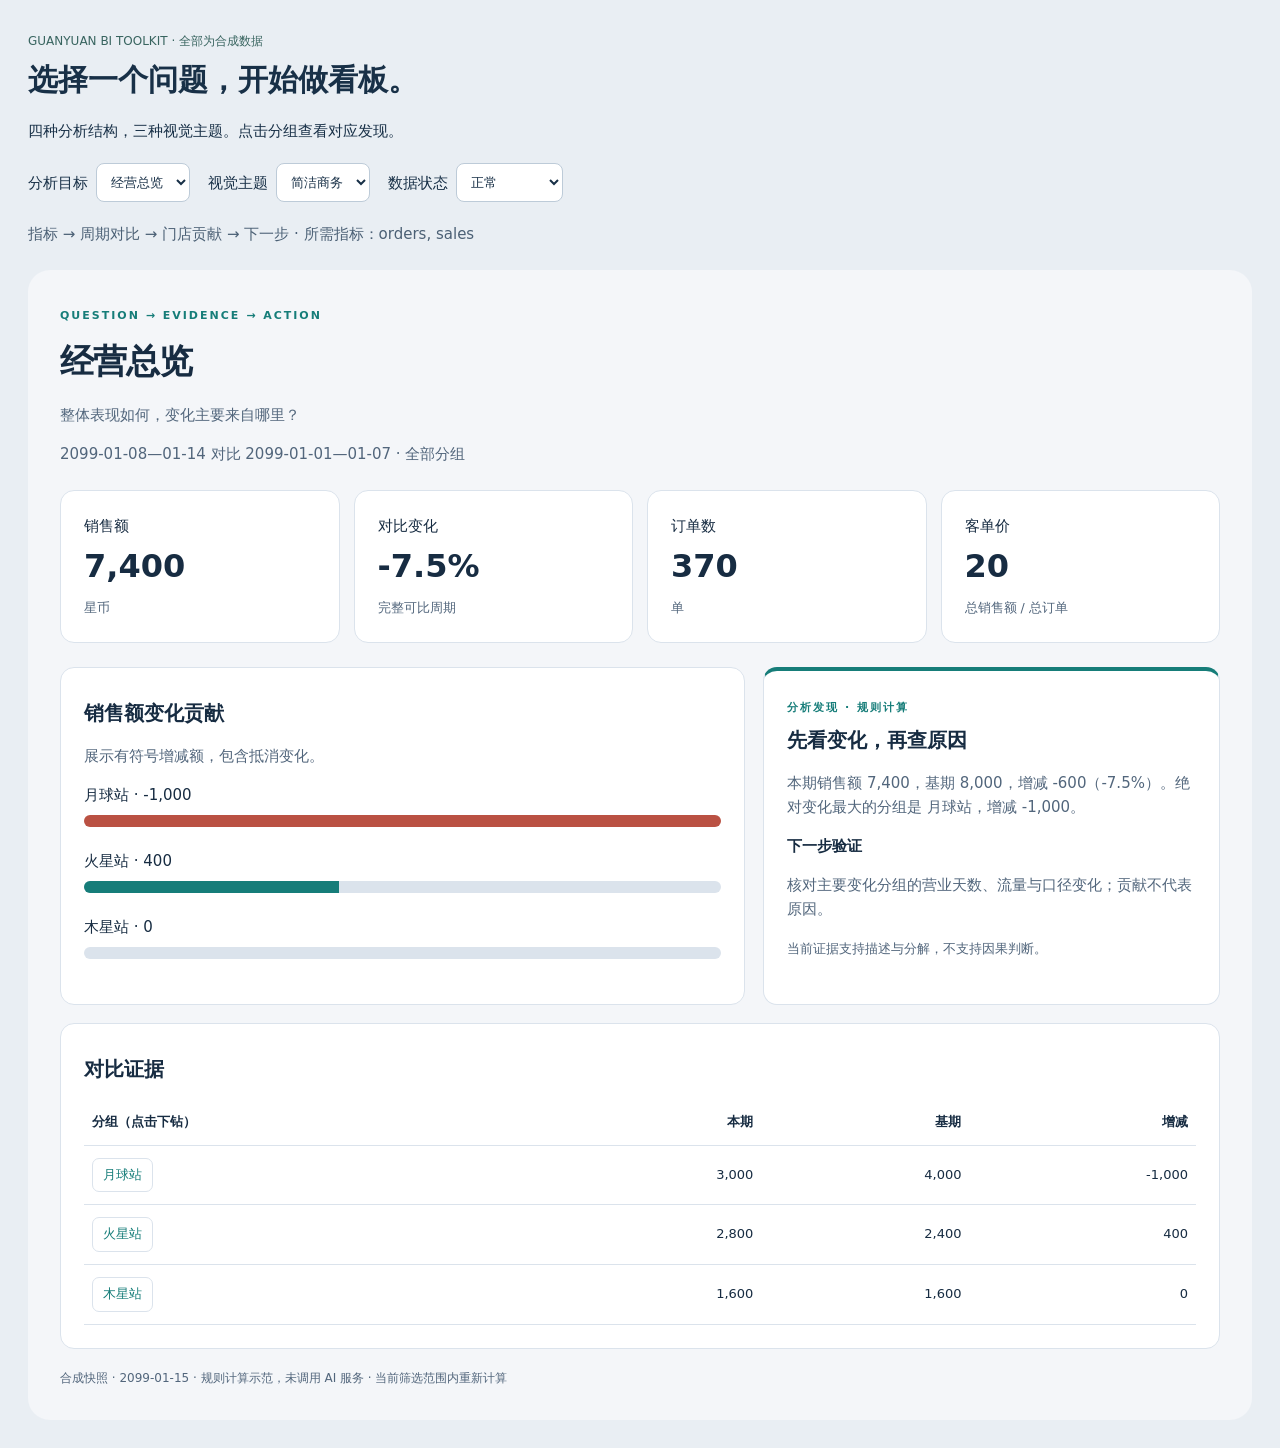
==== examples/template-gallery/index.html @ 2f848539 "Add unified BI assistant, four dashboard templates and evidence-based analysis" ====
<!doctype html><html lang="zh-CN"><meta charset="utf-8"><meta name="viewport" content="width=device-width,initial-scale=1"><title>选择一个问题，开始做看板</title><link rel="stylesheet" href="../../skills/guanyuan-html-bi-generic/assets/templates/theme.css"><style>body{margin:0;background:#e9eef3;color:#183047;font:15px/1.6 system-ui,sans-serif}.gallery{max-width:1280px;margin:auto;padding:28px}.intro{margin-bottom:24px}.intro h1{font-size:30px;margin:4px 0}.controls{display:flex;flex-wrap:wrap;gap:18px;margin:20px 0}label{display:flex;gap:8px;align-items:center}select{padding:10px;background:white;border:1px solid #bdcbd8;border-radius:8px;color:#183047}.badge{font-size:12px;color:#38645f}#contract{color:#4b6075}@media(max-width:600px){.gallery{padding:12px}}</style><div class="gallery"><header class="intro"><span class="badge">GUANYUAN BI TOOLKIT · 全部为合成数据</span><h1>选择一个问题，开始做看板。</h1><p>四种分析结构，三种视觉主题。点击分组查看对应发现。</p><div class="controls"><label>分析目标<select id="kind"><option value="overview">经营总览</option><option value="funnel">转化漏斗</option><option value="channels">渠道对比</option><option value="monitor">异常监控</option></select></label><label>视觉主题<select id="theme"><option value="business">简洁商务</option><option value="compact">紧凑分析</option><option value="dark">深色展示</option></select></label><label>数据状态<select id="state"><option value="normal">正常</option><option value="empty">空数据</option><option value="invalid">缺失指标</option><option value="incomplete">周期未完整</option></select></label></div><p id="contract"></p></header><div id="preview"></div></div><script src="../../skills/guanyuan-html-bi-generic/assets/templates/engine.js"></script><script src="../../skills/guanyuan-html-bi-generic/assets/templates/view.js"></script><script src="demo.js"></script></html>
---- skills/guanyuan-html-bi-generic/assets/templates/theme.css ----
.bi-template{--bg:#f4f6f9;--panel:#fff;--ink:#172c42;--muted:#52667c;--accent:#167d79;--line:#dbe3ec;--negative:#ba5143;background:var(--bg);color:var(--ink);font:15px/1.6 system-ui,sans-serif;padding:32px;border-radius:22px;box-sizing:border-box}.bi-template *{box-sizing:border-box}.bi-template.dark{--bg:#112133;--panel:#1b3045;--ink:#f1f6fc;--muted:#b6c8dc;--accent:#61d3b7;--line:#385167;--negative:#ffac97}.bi-template.compact{padding:18px;font-size:13px;border-radius:8px}.bi-template h1{font-size:34px;letter-spacing:-1px;margin:8px 0}.bi-template h2{font-size:20px;margin:6px 0 15px}.bi-template h3{font-size:15px;margin-bottom:4px}.bi-template p{color:var(--muted)}.bi-template .bi-eyebrow{font-size:11px;font-weight:750;letter-spacing:2px;color:var(--accent)}.bi-template .bi-kpis{display:grid;grid-template-columns:repeat(auto-fit,minmax(150px,1fr));gap:14px;margin:24px 0}.bi-template .bi-kpi,.bi-template .bi-panel{background:var(--panel);padding:23px;border:1px solid var(--line);border-radius:14px;min-width:0}.bi-template .bi-kpi strong{display:block;font-size:32px;margin:9px 0;line-height:1.2}.bi-template small{color:var(--muted)}.bi-template .bi-grid{display:grid;grid-template-columns:1.5fr 1fr;gap:18px}.bi-template .bi-insight{border-top:4px solid var(--accent)}.bi-template .bi-detail{margin-top:18px}.bi-template table{width:100%;border-collapse:collapse;font-size:13px}.bi-template th,.bi-template td{text-align:right;padding:12px 8px;border-bottom:1px solid var(--line);overflow-wrap:anywhere}.bi-template th:first-child,.bi-template td:first-child{text-align:left}.bi-template button{background:transparent;color:var(--accent);border:1px solid var(--line);padding:6px 10px;border-radius:7px;cursor:pointer;font:inherit}.bi-template button:hover,.bi-template button:focus-visible{outline:2px solid var(--accent)}.bi-template .bi-track{height:12px;background:var(--line);border-radius:10px;margin:8px 0 22px;overflow:hidden}.bi-template .bi-track i{display:block;height:100%;background:var(--accent)}.bi-template .bi-track i.negative{background:var(--negative)}.bi-template .bi-stage{padding:8px 0}.bi-template .bi-stage strong{font-size:25px}.bi-template .bi-alert{border-left:3px solid var(--negative);padding-left:12px}.bi-template footer{margin-top:20px;color:var(--muted);font-size:12px}.bi-template.compact .bi-kpi,.bi-template.compact .bi-panel{padding:14px}.bi-template.compact th,.bi-template.compact td{padding:7px}.bi-template.compact .bi-kpi strong{font-size:25px}@media(max-width:760px){.bi-template{padding:16px}.bi-template .bi-grid{grid-template-columns:1fr}.bi-template h1{font-size:27px}.bi-template .bi-kpis{grid-template-columns:1fr 1fr}.bi-template th,.bi-template td{padding:8px 4px;font-size:12px}}
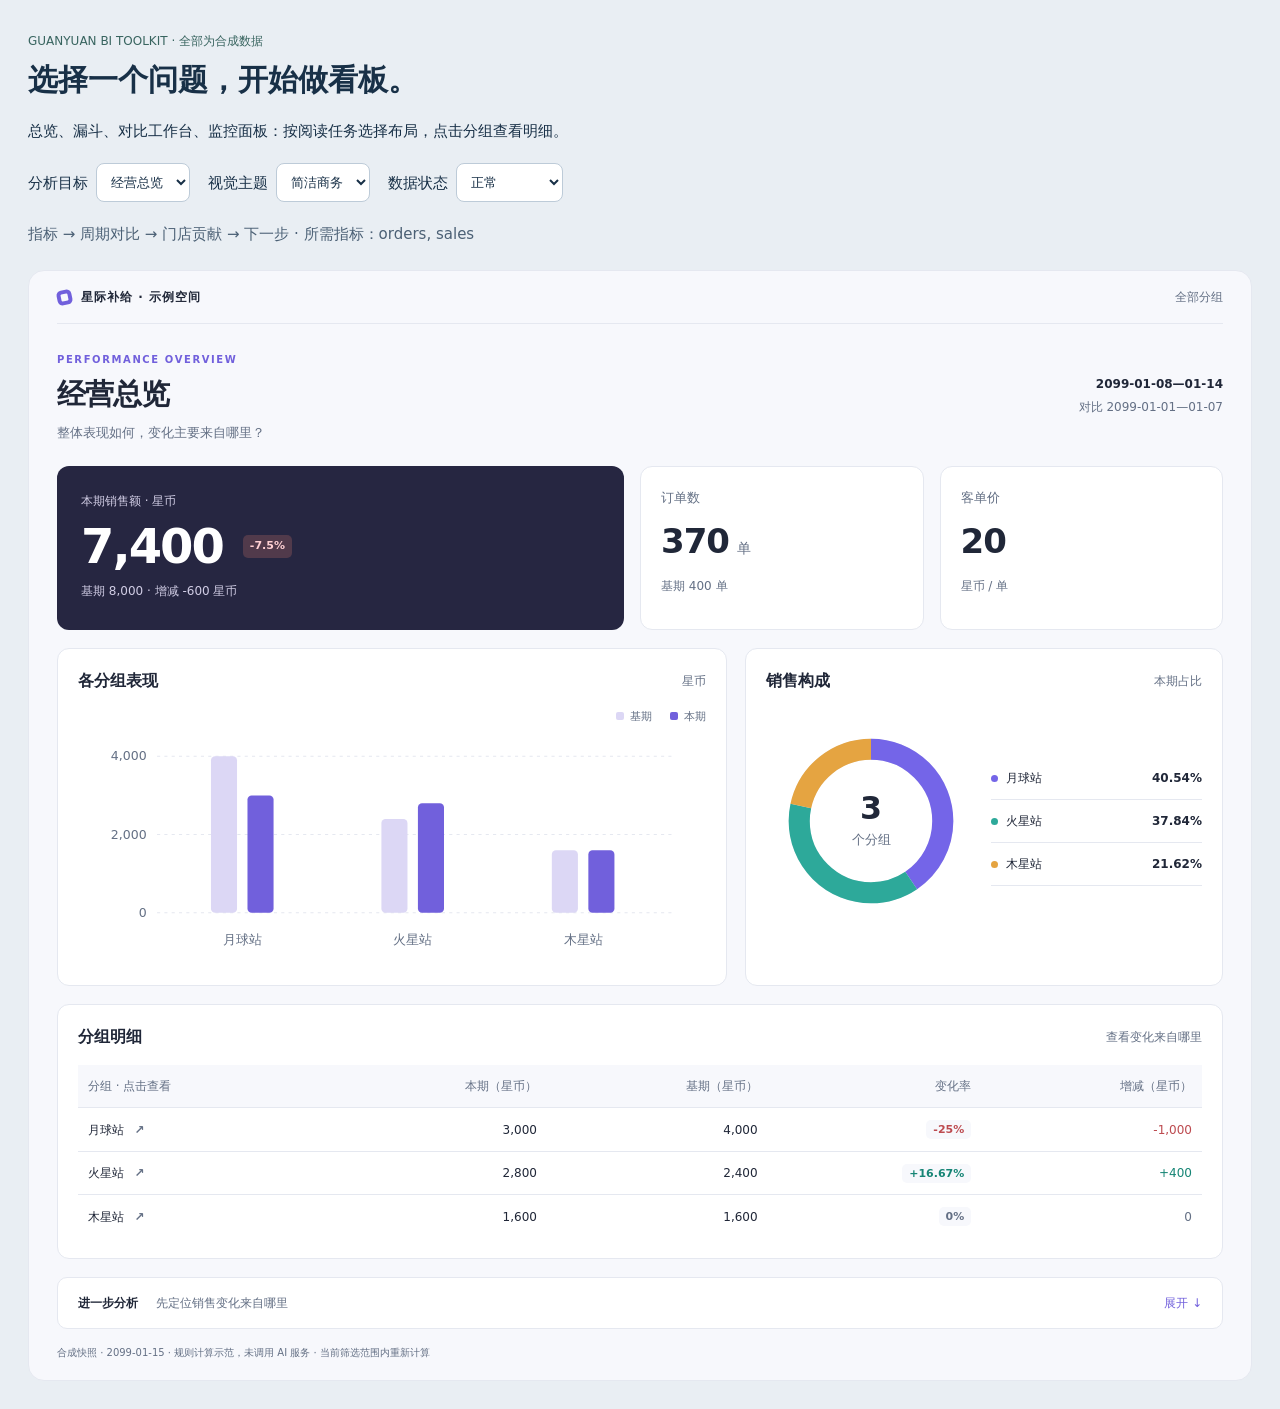
==== commit 8f1c3487: "Redesign dashboard layouts and focus README on building dashboards" ====
--- a/examples/template-gallery/index.html
+++ b/examples/template-gallery/index.html
@@ -1 +1 @@
-<!doctype html><html lang="zh-CN"><meta charset="utf-8"><meta name="viewport" content="width=device-width,initial-scale=1"><title>选择一个问题，开始做看板</title><link rel="stylesheet" href="../../skills/guanyuan-html-bi-generic/assets/templates/theme.css"><style>body{margin:0;background:#e9eef3;color:#183047;font:15px/1.6 system-ui,sans-serif}.gallery{max-width:1280px;margin:auto;padding:28px}.intro{margin-bottom:24px}.intro h1{font-size:30px;margin:4px 0}.controls{display:flex;flex-wrap:wrap;gap:18px;margin:20px 0}label{display:flex;gap:8px;align-items:center}select{padding:10px;background:white;border:1px solid #bdcbd8;border-radius:8px;color:#183047}.badge{font-size:12px;color:#38645f}#contract{color:#4b6075}@media(max-width:600px){.gallery{padding:12px}}</style><div class="gallery"><header class="intro"><span class="badge">GUANYUAN BI TOOLKIT · 全部为合成数据</span><h1>选择一个问题，开始做看板。</h1><p>四种分析结构，三种视觉主题。点击分组查看对应发现。</p><div class="controls"><label>分析目标<select id="kind"><option value="overview">经营总览</option><option value="funnel">转化漏斗</option><option value="channels">渠道对比</option><option value="monitor">异常监控</option></select></label><label>视觉主题<select id="theme"><option value="business">简洁商务</option><option value="compact">紧凑分析</option><option value="dark">深色展示</option></select></label><label>数据状态<select id="state"><option value="normal">正常</option><option value="empty">空数据</option><option value="invalid">缺失指标</option><option value="incomplete">周期未完整</option></select></label></div><p id="contract"></p></header><div id="preview"></div></div><script src="../../skills/guanyuan-html-bi-generic/assets/templates/engine.js"></script><script src="../../skills/guanyuan-html-bi-generic/assets/templates/view.js"></script><script src="demo.js"></script></html>
+<!doctype html><html lang="zh-CN"><meta charset="utf-8"><meta name="viewport" content="width=device-width,initial-scale=1"><title>选择一个问题，开始做看板</title><link rel="stylesheet" href="../../skills/guanyuan-html-bi-generic/assets/templates/theme.css"><style>body{margin:0;background:#e9eef3;color:#183047;font:15px/1.6 system-ui,sans-serif}.gallery{max-width:1280px;margin:auto;padding:28px}.intro{margin-bottom:24px}.intro h1{font-size:30px;margin:4px 0}.controls{display:flex;flex-wrap:wrap;gap:18px;margin:20px 0}label{display:flex;gap:8px;align-items:center}select{padding:10px;background:white;border:1px solid #bdcbd8;border-radius:8px;color:#183047}.badge{font-size:12px;color:#38645f}#contract{color:#4b6075}@media(max-width:600px){.gallery{padding:12px}}</style><div class="gallery"><header class="intro"><span class="badge">GUANYUAN BI TOOLKIT · 全部为合成数据</span><h1>选择一个问题，开始做看板。</h1><p>总览、漏斗、对比工作台、监控面板：按阅读任务选择布局，点击分组查看明细。</p><div class="controls"><label>分析目标<select id="kind"><option value="overview">经营总览</option><option value="funnel">转化漏斗</option><option value="channels">渠道对比</option><option value="monitor">异常监控</option></select></label><label>视觉主题<select id="theme"><option value="business">简洁商务</option><option value="compact">紧凑分析</option><option value="dark">深色展示</option></select></label><label>数据状态<select id="state"><option value="normal">正常</option><option value="empty">空数据</option><option value="invalid">缺失指标</option><option value="incomplete">周期未完整</option></select></label></div><p id="contract"></p></header><div id="preview"></div></div><script src="../../skills/guanyuan-html-bi-generic/assets/templates/engine.js"></script><script src="../../skills/guanyuan-html-bi-generic/assets/templates/view.js"></script><script src="demo.js"></script></html>
--- a/skills/guanyuan-html-bi-generic/assets/templates/theme.css
+++ b/skills/guanyuan-html-bi-generic/assets/templates/theme.css
@@ -1 +1,764 @@
-.bi-template{--bg:#f4f6f9;--panel:#fff;--ink:#172c42;--muted:#52667c;--accent:#167d79;--line:#dbe3ec;--negative:#ba5143;background:var(--bg);color:var(--ink);font:15px/1.6 system-ui,sans-serif;padding:32px;border-radius:22px;box-sizing:border-box}.bi-template *{box-sizing:border-box}.bi-template.dark{--bg:#112133;--panel:#1b3045;--ink:#f1f6fc;--muted:#b6c8dc;--accent:#61d3b7;--line:#385167;--negative:#ffac97}.bi-template.compact{padding:18px;font-size:13px;border-radius:8px}.bi-template h1{font-size:34px;letter-spacing:-1px;margin:8px 0}.bi-template h2{font-size:20px;margin:6px 0 15px}.bi-template h3{font-size:15px;margin-bottom:4px}.bi-template p{color:var(--muted)}.bi-template .bi-eyebrow{font-size:11px;font-weight:750;letter-spacing:2px;color:var(--accent)}.bi-template .bi-kpis{display:grid;grid-template-columns:repeat(auto-fit,minmax(150px,1fr));gap:14px;margin:24px 0}.bi-template .bi-kpi,.bi-template .bi-panel{background:var(--panel);padding:23px;border:1px solid var(--line);border-radius:14px;min-width:0}.bi-template .bi-kpi strong{display:block;font-size:32px;margin:9px 0;line-height:1.2}.bi-template small{color:var(--muted)}.bi-template .bi-grid{display:grid;grid-template-columns:1.5fr 1fr;gap:18px}.bi-template .bi-insight{border-top:4px solid var(--accent)}.bi-template .bi-detail{margin-top:18px}.bi-template table{width:100%;border-collapse:collapse;font-size:13px}.bi-template th,.bi-template td{text-align:right;padding:12px 8px;border-bottom:1px solid var(--line);overflow-wrap:anywhere}.bi-template th:first-child,.bi-template td:first-child{text-align:left}.bi-template button{background:transparent;color:var(--accent);border:1px solid var(--line);padding:6px 10px;border-radius:7px;cursor:pointer;font:inherit}.bi-template button:hover,.bi-template button:focus-visible{outline:2px solid var(--accent)}.bi-template .bi-track{height:12px;background:var(--line);border-radius:10px;margin:8px 0 22px;overflow:hidden}.bi-template .bi-track i{display:block;height:100%;background:var(--accent)}.bi-template .bi-track i.negative{background:var(--negative)}.bi-template .bi-stage{padding:8px 0}.bi-template .bi-stage strong{font-size:25px}.bi-template .bi-alert{border-left:3px solid var(--negative);padding-left:12px}.bi-template footer{margin-top:20px;color:var(--muted);font-size:12px}.bi-template.compact .bi-kpi,.bi-template.compact .bi-panel{padding:14px}.bi-template.compact th,.bi-template.compact td{padding:7px}.bi-template.compact .bi-kpi strong{font-size:25px}@media(max-width:760px){.bi-template{padding:16px}.bi-template .bi-grid{grid-template-columns:1fr}.bi-template h1{font-size:27px}.bi-template .bi-kpis{grid-template-columns:1fr 1fr}.bi-template th,.bi-template td{padding:8px 4px;font-size:12px}}
+.bi-template {
+  --bg:#f7f8fc;
+  --panel:#fff;
+  --ink:#202738;
+  --muted:#647085;
+  --accent:#7160dc;
+  --line:#e5e8f0;
+  --negative:#bd4b50;
+  --positive:#168575;
+  --soft:#efedfb;
+  --bar-old:#dcd7f5;
+  background:var(--bg);
+  color:var(--ink);
+  font:14px/1.5 system-ui,-apple-system,sans-serif;
+  padding:0 28px 20px;
+  border:1px solid var(--line);
+  border-radius:16px;
+  box-sizing:border-box
+}
+.bi-template * {
+  box-sizing:border-box
+}
+.bi-template.dark {
+  --bg:#111b2b;
+  --panel:#1a273a;
+  --ink:#edf2ff;
+  --muted:#a5b5cd;
+  --accent:#b5a6ff;
+  --line:#30415a;
+  --negative:#ff9fa4;
+  --positive:#6fddc6;
+  --soft:#292e4d;
+  --bar-old:#525070
+}
+.bi-template h1 {
+  font-size:29px;
+  letter-spacing:-1px;
+  margin:4px 0
+}
+.bi-template h2 {
+  font-size:16px;
+  margin:0;
+  font-weight:650
+}
+.bi-template h3 {
+  font-size:14px;
+  margin:0 0 6px
+}
+.bi-template p {
+  color:var(--muted);
+  margin:6px 0
+}
+.bi-template small {
+  font-size:12px;
+  color:var(--muted)
+}
+.bi-template strong,.bi-template b {
+  font-variant-numeric:tabular-nums
+}
+.bi-template em {
+  font-style:normal;
+  font-size:14px;
+  margin-left:8px;
+  font-weight:400;
+  color:var(--muted)
+}
+.bi-template .bi-appbar {
+  display:flex;
+  justify-content:space-between;
+  align-items:center;
+  border-bottom:1px solid var(--line);
+  padding:17px 0;
+  font-size:12px;
+  color:var(--muted)
+}
+.bi-template .bi-brand {
+  font-weight:700;
+  color:var(--ink);
+  letter-spacing:1px;
+  display:flex;
+  align-items:center;
+  gap:9px
+}
+.bi-template .bi-brand i {
+  display:inline-block;
+  width:15px;
+  height:15px;
+  border:4px solid var(--accent);
+  border-radius:5px;
+  transform:rotate(-12deg)
+}
+.bi-template .bi-header {
+  display:flex;
+  justify-content:space-between;
+  align-items:center;
+  gap:18px;
+  padding:24px 0
+}
+.bi-template .bi-eyebrow {
+  font-size:10px;
+  font-weight:700;
+  letter-spacing:1.6px;
+  color:var(--accent)
+}
+.bi-template .bi-header p {
+  margin-bottom:0;
+  font-size:13px
+}
+.bi-template .bi-period {
+  display:grid;
+  gap:5px;
+  text-align:right;
+  font-size:12px;
+  color:var(--muted)
+}
+.bi-template .bi-period b {
+  color:var(--ink);
+  font-weight:550
+}
+.bi-template .bi-grid {
+  display:grid;
+  gap:18px
+}
+.bi-template .bi-panel,.bi-template .bi-kpi {
+  background:var(--panel);
+  border:1px solid var(--line);
+  border-radius:12px;
+  min-width:0;
+  padding:20px
+}
+.bi-template .bi-panel-head {
+  display:flex;
+  align-items:center;
+  justify-content:space-between;
+  gap:10px;
+  margin-bottom:16px
+}
+.bi-template .bi-kpi>span {
+  font-size:13px;
+  color:var(--muted)
+}
+.bi-template .bi-kpi strong {
+  display:block;
+  font-size:34px;
+  font-weight:650;
+  letter-spacing:-1px;
+  line-height:1.25;
+  margin:12px 0
+}
+.bi-template .bi-overview-top {
+  display:grid;
+  grid-template-columns:2fr 1fr 1fr;
+  gap:16px
+}
+.bi-template .bi-hero {
+  background:#262641;
+  color:#fff;
+  padding:24px;
+  border-radius:12px;
+  position:relative;
+  overflow:hidden
+}
+.bi-template .bi-hero>span {
+  color:#d1cde5;
+  font-size:12px
+}
+.bi-template .bi-hero>div {
+  display:flex;
+  gap:20px;
+  align-items:center;
+  margin:9px 0
+}
+.bi-template .bi-hero strong {
+  font-size:48px;
+  font-weight:600;
+  letter-spacing:-2px;
+  line-height:1.1
+}
+.bi-template .bi-hero p {
+  color:#d1cde5;
+  font-size:12px
+}
+.bi-template .bi-hero .bi-change {
+  color:#ffd0d3;
+  background:#513a4b
+}
+.bi-template .bi-hero .up {
+  color:#b3f7e5;
+  background:#274e4c
+}
+.bi-template .bi-overview-charts {
+  display:grid;
+  grid-template-columns:1.4fr 1fr;
+  gap:18px
+}
+.bi-template .bi-chart-key {
+  display:flex;
+  justify-content:flex-end;
+  gap:18px;
+  font-size:11px;
+  color:var(--muted)
+}
+.bi-template .bi-chart-key span:before {
+  content:'';
+  display:inline-block;
+  width:8px;
+  height:8px;
+  border-radius:2px;
+  margin-right:6px;
+  background:var(--accent)
+}
+.bi-template .bi-chart-key .old:before {
+  background:var(--bar-old)
+}
+.bi-template .bi-bars {
+  display:block;
+  width:100%;
+  max-height:240px
+}
+.bi-template svg text {
+  fill:var(--muted);
+  font:12px system-ui,sans-serif
+}
+.bi-template .bi-guide {
+  stroke:var(--line);
+  stroke-dasharray:3 4
+}
+.bi-template .bi-bar-old {
+  fill:var(--bar-old)
+}
+.bi-template .bi-bar-now {
+  fill:var(--accent)
+}
+.bi-template .bi-ring-bg {
+  stroke:var(--line)
+}
+.bi-template .bi-composition {
+  display:grid;
+  grid-template-columns:1fr 1fr;
+  align-items:center;
+  gap:15px;
+  min-height:225px
+}
+.bi-template .bi-composition svg {
+  width:100%;
+  max-width:190px;
+  margin:auto
+}
+.bi-template svg .bi-ring-value {
+  font-size:30px;
+  fill:var(--ink);
+  font-weight:600
+}
+.bi-template .bi-legend-row {
+  display:flex;
+  justify-content:space-between;
+  gap:12px;
+  font-size:12px;
+  padding:12px 0;
+  border-bottom:1px solid var(--line)
+}
+.bi-template .bi-legend-row span {
+  white-space:nowrap
+}
+.bi-template .bi-legend-row i {
+  display:inline-block;
+  width:7px;
+  height:7px;
+  border-radius:50%;
+  margin-right:8px
+}
+.bi-template .bi-table-wrap {
+  overflow-x:auto
+}
+.bi-template table {
+  width:100%;
+  border-collapse:collapse;
+  font-size:12px;
+  white-space:nowrap
+}
+.bi-template th {
+  font-weight:500;
+  color:var(--muted);
+  background:var(--bg)
+}
+.bi-template th,.bi-template td {
+  padding:12px 10px;
+  text-align:right;
+  border-bottom:1px solid var(--line)
+}
+.bi-template th:first-child,.bi-template td:first-child {
+  text-align:left
+}
+.bi-template tr:last-child td {
+  border:0
+}
+.bi-template button {
+  background:var(--panel);
+  color:var(--accent);
+  border:1px solid var(--line);
+  padding:8px 12px;
+  border-radius:7px;
+  cursor:pointer;
+  font:inherit
+}
+.bi-template button:hover,.bi-template button:focus-visible,.bi-template summary:focus-visible {
+  outline:2px solid var(--accent);
+  outline-offset:2px
+}
+.bi-template .bi-group {
+  border:0;
+  background:none;
+  padding:0;
+  color:var(--ink);
+  font-weight:550
+}
+.bi-template .bi-group span {
+  color:var(--muted);
+  margin-left:6px
+}
+.bi-template .bi-change {
+  font-size:11px;
+  padding:3px 7px;
+  border-radius:5px;
+  background:var(--bg);
+  white-space:nowrap;
+  font-weight:550
+}
+.bi-template .down {
+  color:var(--negative)
+}
+.bi-template .up {
+  color:var(--positive)
+}
+.bi-template .neutral {
+  color:var(--muted)
+}
+.bi-template .bi-funnel-numbers {
+  display:grid;
+  grid-template-columns:repeat(3,1fr);
+  border:1px solid var(--line);
+  background:var(--panel);
+  border-radius:12px;
+  padding:18px 0
+}
+.bi-template .bi-funnel-numbers .bi-kpi {
+  border:0;
+  border-right:1px solid var(--line);
+  border-radius:0;
+  padding:4px 24px
+}
+.bi-template .bi-funnel-numbers .bi-kpi:last-child {
+  border:0
+}
+.bi-template .bi-step-number {
+  color:var(--accent);
+  font-size:11px;
+  margin-right:8px
+}
+.bi-template .bi-funnel-layout {
+  display:grid;
+  grid-template-columns:1.4fr 1fr;
+  gap:18px
+}
+.bi-template .bi-funnel-svg {
+  display:block;
+  width:100%;
+  height:270px
+}
+.bi-template .bi-stage {
+  padding:12px 0;
+  border-bottom:1px solid var(--line)
+}
+.bi-template .bi-stage:last-child {
+  border:0;
+  padding-bottom:0
+}
+.bi-template .bi-stage>div:first-child {
+  display:flex;
+  align-items:center;
+  justify-content:space-between;
+  font-size:12px
+}
+.bi-template .bi-stage strong {
+  font-size:30px;
+  display:block;
+  margin:6px 0
+}
+.bi-template .bi-stage p {
+  font-size:12px
+}
+.bi-template .bi-track {
+  height:6px;
+  background:var(--soft);
+  border-radius:6px;
+  overflow:hidden;
+  margin-top:12px
+}
+.bi-template .bi-track i {
+  display:block;
+  height:100%;
+  background:var(--accent);
+  border-radius:6px
+}
+.bi-template .bi-workbench-summary {
+  display:grid;
+  grid-template-columns:repeat(3,1fr);
+  gap:16px
+}
+.bi-template .bi-channel-table td {
+  padding:22px 12px
+}
+.bi-template .bi-channel-table th {
+  padding:14px 12px
+}
+.bi-template .bi-channel-table .bi-track {
+  min-width:80px
+}
+.bi-template .bi-conversion-track i {
+  background:var(--positive)
+}
+.bi-template .bi-rank {
+  color:var(--muted);
+  font-size:11px;
+  margin-right:16px
+}
+.bi-template .bi-cell-note {
+  display:block;
+  margin-top:10px
+}
+.bi-template .bi-context-note {
+  border-left:3px solid var(--accent);
+  padding:4px 16px;
+  font-size:12px
+}
+.bi-template .bi-monitor-layout {
+  display:grid;
+  grid-template-columns:230px 1fr;
+  gap:18px
+}
+.bi-template .bi-status-summary {
+  background:#262641;
+  color:white;
+  border-radius:12px;
+  padding:24px
+}
+.bi-template .bi-status-summary .bi-eyebrow {
+  color:#c2b9ff
+}
+.bi-template .bi-status-summary>strong {
+  display:block;
+  font-size:66px;
+  font-weight:550;
+  line-height:1.3;
+  margin:10px 0
+}
+.bi-template .bi-status-summary em {
+  color:#bab6d1;
+  font-size:22px
+}
+.bi-template .bi-status-summary p,.bi-template .bi-status-summary small {
+  color:#c6c4d6;
+  font-size:12px;
+  margin-top:16px
+}
+.bi-template .bi-status-summary h2 {
+  font-size:14px
+}
+.bi-template .bi-status-grid {
+  display:grid;
+  grid-template-columns:repeat(auto-fit,minmax(190px,1fr));
+  gap:14px
+}
+.bi-template .bi-status-card {
+  background:var(--panel);
+  border:1px solid var(--line);
+  border-top:3px solid var(--line);
+  padding:20px;
+  border-radius:12px
+}
+.bi-template .bi-status-card.attention {
+  border-top-color:#dd9a33
+}
+.bi-template .bi-status-card>div {
+  display:flex;
+  flex-wrap:wrap;
+  gap:12px;
+  justify-content:space-between;
+  align-items:center
+}
+.bi-template .bi-status-label {
+  font-size:10px;
+  color:var(--muted)
+}
+.bi-template .attention .bi-status-label {
+  color:#995d05;
+  background:#fff1d7;
+  padding:3px 7px;
+  border-radius:5px
+}
+.bi-template .bi-status-card>strong {
+  display:block;
+  font-size:37px;
+  margin:35px 0 22px;
+  letter-spacing:-1px
+}
+.bi-template .bi-status-card p {
+  font-size:12px
+}
+.bi-template .bi-analysis {
+  margin-top:18px;
+  border:1px solid var(--line);
+  border-radius:10px;
+  background:var(--panel)
+}
+.bi-template .bi-analysis summary {
+  display:flex;
+  justify-content:space-between;
+  align-items:center;
+  gap:15px;
+  padding:16px 20px;
+  cursor:pointer;
+  list-style:none;
+  font-size:12px
+}
+.bi-template .bi-analysis summary::-webkit-details-marker {
+  display:none
+}
+.bi-template .bi-analysis-teaser {
+  color:var(--muted);
+  margin-left:18px
+}
+.bi-template .bi-open-label {
+  color:var(--accent);
+  white-space:nowrap
+}
+.bi-template .bi-analysis[open] .bi-open-label {
+  font-size:0
+}
+.bi-template .bi-analysis[open] .bi-open-label:after {
+  content:'收起 ↑';
+  font-size:12px
+}
+.bi-template .bi-analysis-content {
+  padding:0 20px 20px;
+  border-top:1px solid var(--line)
+}
+.bi-template .bi-analysis-content>p {
+  padding:12px 0;
+  font-size:12px
+}
+.bi-template .bi-findings {
+  display:grid;
+  grid-template-columns:repeat(auto-fit,minmax(220px,1fr));
+  gap:20px;
+  font-size:12px
+}
+.bi-template .bi-actions {
+  display:flex;
+  flex-wrap:wrap;
+  gap:16px;
+  align-items:start;
+  margin:16px 0
+}
+.bi-template .bi-unavailable {
+  border-left:2px solid var(--line);
+  padding-left:16px;
+  font-size:12px;
+  flex:1;
+  min-width:200px
+}
+.bi-template .bi-unavailable p {
+  margin:8px 0 0
+}
+.bi-template button:disabled {
+  cursor:not-allowed;
+  color:var(--muted)
+}
+.bi-template .bi-investigation {
+  margin-top:18px
+}
+.bi-template .bi-investigation[hidden] {
+  display:none
+}
+.bi-template .bi-next {
+  border-left:3px solid var(--accent);
+  padding-left:15px;
+  margin-top:20px
+}
+.bi-template footer {
+  font-size:10px;
+  color:var(--muted);
+  margin-top:16px
+}
+.bi-template.compact {
+  font-size:12px;
+  padding:0 18px 16px
+}
+.bi-template.compact .bi-panel,.bi-template.compact .bi-kpi {
+  padding:14px
+}
+.bi-template.compact .bi-header {
+  padding:16px 0
+}
+.bi-template.compact td {
+  padding:9px
+}
+.bi-template.compact .bi-kpi strong {
+  font-size:28px
+}
+@media(max-width:900px) {
+  .bi-template .bi-overview-charts,.bi-template .bi-funnel-layout {
+    grid-template-columns:1fr 1fr
+  }
+  .bi-template .bi-composition {
+    grid-template-columns:1fr;
+    gap:0
+  }
+  .bi-template .bi-composition svg {
+    max-width:130px
+  }
+  .bi-template .bi-legend-row {
+    padding:6px 0
+  }
+  .bi-template .bi-monitor-layout {
+    grid-template-columns:190px 1fr
+  }
+  .bi-template .bi-status-grid {
+    grid-template-columns:1fr
+  }
+  .bi-template .bi-status-card>strong {
+    font-size:26px;
+    margin:10px 0
+  }
+  .bi-template .bi-status-card {
+    padding:14px
+  }
+}
+@media(max-width:600px) {
+  .bi-template {
+    padding:0 14px 16px;
+    border-radius:10px
+  }
+  .bi-template .bi-header {
+    align-items:start;
+    flex-direction:column;
+    padding:18px 0
+  }
+  .bi-template h1 {
+    font-size:25px
+  }
+  .bi-template .bi-period {
+    text-align:left
+  }
+  .bi-template .bi-overview-top {
+    grid-template-columns:1fr 1fr;
+    gap:12px
+  }
+  .bi-template .bi-hero {
+    grid-column:1/-1
+  }
+  .bi-template .bi-hero strong {
+    font-size:42px
+  }
+  .bi-template .bi-overview-charts,.bi-template .bi-funnel-layout,.bi-template .bi-monitor-layout {
+    grid-template-columns:1fr
+  }
+  .bi-template .bi-panel {
+    padding:14px
+  }
+  .bi-template .bi-panel-head {
+    align-items:start
+  }
+  .bi-template .bi-panel-head small {
+    font-size:10px;
+    max-width:48%;
+    text-align:right
+  }
+  .bi-template .bi-kpi {
+    padding:14px
+  }
+  .bi-template .bi-kpi strong {
+    font-size:26px
+  }
+  .bi-template .bi-composition {
+    grid-template-columns:1fr 1fr;
+    min-height:150px
+  }
+  .bi-template .bi-funnel-numbers {
+    grid-template-columns:1fr
+  }
+  .bi-template .bi-funnel-numbers .bi-kpi {
+    border-right:0;
+    border-bottom:1px solid var(--line);
+    padding:14px 20px
+  }
+  .bi-template .bi-funnel-numbers .bi-kpi strong {
+    display:inline-block;
+    margin:5px 14px
+  }
+  .bi-template .bi-workbench-summary {
+    grid-template-columns:1fr;
+    gap:10px
+  }
+  .bi-template .bi-workbench-summary .bi-kpi strong {
+    display:inline-block;
+    margin:4px 15px
+  }
+  .bi-template .bi-status-summary>strong {
+    margin:0;
+    font-size:48px
+  }
+  .bi-template .bi-status-grid {
+    grid-template-columns:1fr
+  }
+  .bi-template .bi-analysis-teaser {
+    display:block;
+    margin:5px 0 0
+  }
+  .bi-template .bi-analysis summary {
+    padding:14px
+  }
+  .bi-template .bi-analysis-content {
+    padding:0 14px 14px
+  }
+  .bi-template .bi-findings {
+    grid-template-columns:1fr
+  }
+  .bi-template .bi-bars {
+    min-height:190px
+  }
+  .bi-template footer {
+    font-size:10px;
+    overflow-wrap:anywhere
+  }
+}
+.bi-template svg .bi-funnel-value {
+  fill:#fff;
+  font-size:18px;
+  font-weight:650;
+  paint-order:stroke;
+  stroke:#6254b3;
+  stroke-width:1px
+}
+@media (max-width:600px) {
+  .bi-template .bi-funnel-svg {
+    height:auto;
+  }
+  .bi-template .bi-bars {
+    min-height:0;
+  }
+  .bi-template .bi-funnel-numbers .bi-kpi {
+    display:grid;
+    grid-template-columns:1fr auto;
+    align-items:center;
+  }
+  .bi-template .bi-funnel-numbers .bi-kpi strong {
+    margin:0;
+  }
+  .bi-template .bi-funnel-numbers .bi-kpi small {
+    grid-column:1/-1;
+    margin-top:6px;
+  }
+}
